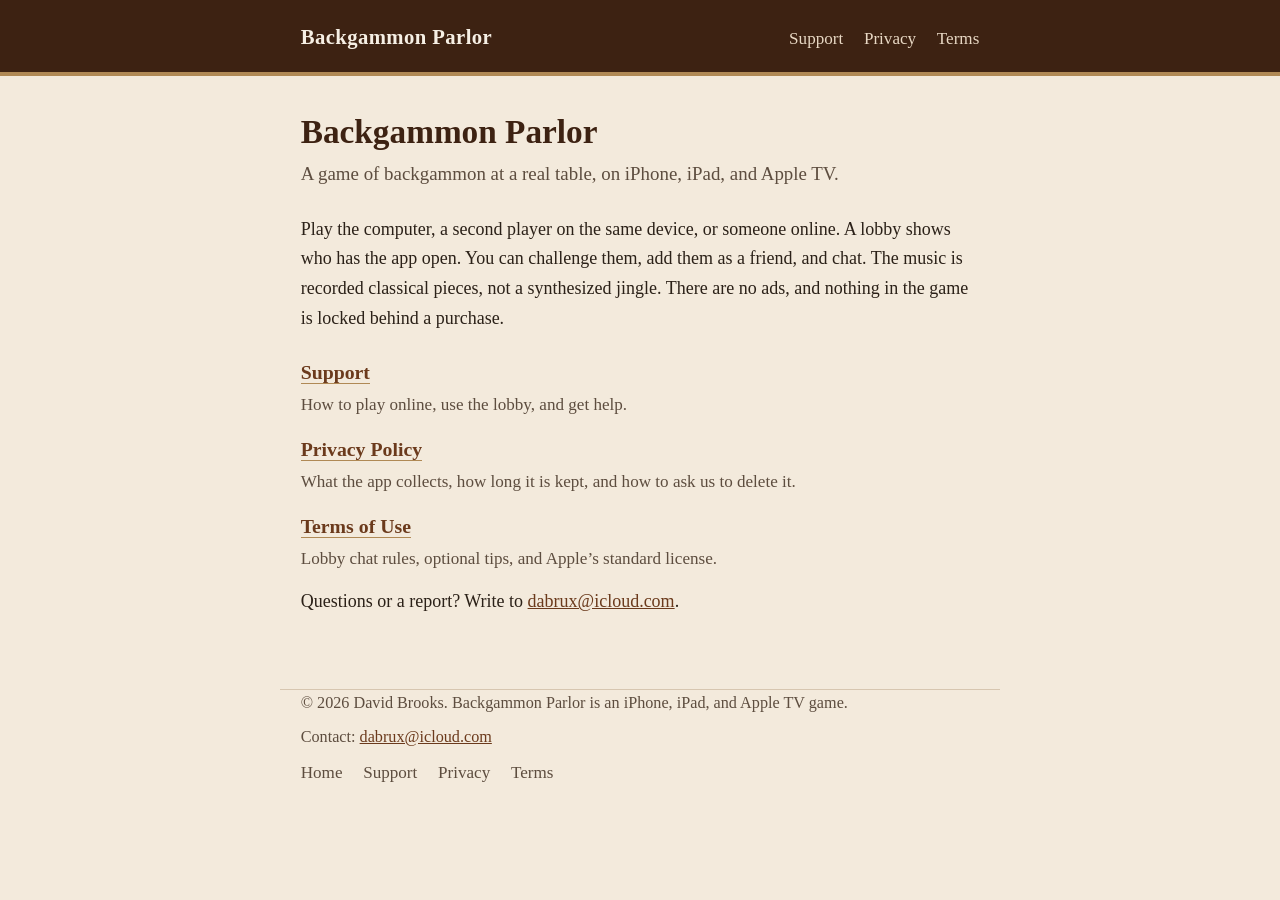
==== index.html @ c57c1973 "Backgammon Parlor support, privacy, terms pages" ====
<!DOCTYPE html>
<html lang="en">
<head>
  <meta charset="utf-8">
  <meta name="viewport" content="width=device-width, initial-scale=1">
  <title>Backgammon Parlor</title>
  <meta name="description" content="Support, privacy, and terms for Backgammon Parlor, a backgammon game for iPhone, iPad, and Apple TV.">
  <link rel="stylesheet" href="styles.css">
</head>
<body>
  <header>
    <div class="wrap">
      <p class="brand"><a href="index.html">Backgammon Parlor</a></p>
      <nav>
        <a href="support.html">Support</a>
        <a href="privacy.html">Privacy</a>
        <a href="terms.html">Terms</a>
      </nav>
    </div>
  </header>
  <main class="wrap">
    <h1>Backgammon Parlor</h1>
    <p class="lede">A game of backgammon at a real table, on iPhone, iPad, and Apple TV.</p>
    <p>Play the computer, a second player on the same device, or someone online. A lobby shows who has the app open. You can challenge them, add them as a friend, and chat. The music is recorded classical pieces, not a synthesized jingle. There are no ads, and nothing in the game is locked behind a purchase.</p>
    <ul class="links">
      <li><a href="support.html">Support</a><span>How to play online, use the lobby, and get help.</span></li>
      <li><a href="privacy.html">Privacy Policy</a><span>What the app collects, how long it is kept, and how to ask us to delete it.</span></li>
      <li><a href="terms.html">Terms of Use</a><span>Lobby chat rules, optional tips, and Apple’s standard license.</span></li>
    </ul>
    <p>Questions or a report? Write to <a href="mailto:dabrux@icloud.com">dabrux@icloud.com</a>.</p>
  </main>
  <footer class="wrap">
    <p>&copy; 2026 David Brooks. Backgammon Parlor is an iPhone, iPad, and Apple TV game.</p>
    <p>Contact: <a href="mailto:dabrux@icloud.com">dabrux@icloud.com</a></p>
    <nav>
      <a href="index.html">Home</a>
      <a href="support.html">Support</a>
      <a href="privacy.html">Privacy</a>
      <a href="terms.html">Terms</a>
    </nav>
  </footer>
</body>
</html>
---- styles.css ----
/* Backgammon Parlor — shared site styles. System fonts only; no trackers. */
:root {
  --bg: #f3eadc;
  --paper: #faf6ee;
  --ink: #2b2118;
  --muted: #5d4d3f;
  --wood: #5c341c;
  --wood-dark: #3d2212;
  --rule: #d7c6b0;
  --link: #6b3a1c;
  --link-hover: #8a4c26;
  --gold: #b08955;
}

* { box-sizing: border-box; }

html { font-size: 18px; }

body {
  margin: 0;
  color: var(--ink);
  background: var(--bg);
  font-family: "Iowan Old Style", Palatino, "Palatino Linotype", "Times New Roman", serif;
  line-height: 1.65;
}

.wrap {
  max-width: 40rem;
  margin: 0 auto;
  padding: 0 1.15rem 3rem;
}

header {
  background: var(--wood-dark);
  color: #f6efe4;
  border-bottom: 4px solid var(--gold);
  padding: 1.1rem 0 1rem;
  margin-bottom: 2rem;
}

header .wrap {
  padding-bottom: 0;
  display: flex;
  flex-wrap: wrap;
  align-items: baseline;
  justify-content: space-between;
  gap: 0.6rem 1.4rem;
}

.brand {
  margin: 0;
  font-size: 1.15rem;
  font-weight: 700;
  letter-spacing: 0.02em;
}

.brand a {
  color: #f6efe4;
  text-decoration: none;
}

.brand a:hover { color: #fff; }

nav {
  display: flex;
  flex-wrap: wrap;
  gap: 0.15rem 1.15rem;
}

nav a {
  color: #e8d8c4;
  text-decoration: none;
  font-size: 0.95rem;
}

nav a:hover,
nav a[aria-current="page"] {
  color: #fff;
  text-decoration: underline;
  text-underline-offset: 0.2em;
}

h1 {
  font-size: 1.85rem;
  line-height: 1.2;
  font-weight: 700;
  margin: 0 0 0.35rem;
  color: var(--wood-dark);
}

h2 {
  font-size: 1.2rem;
  line-height: 1.3;
  margin: 2rem 0 0.5rem;
  color: var(--wood);
  border-top: 1px solid var(--rule);
  padding-top: 1.35rem;
}

h3 {
  font-size: 1.05rem;
  line-height: 1.3;
  margin: 1.4rem 0 0.4rem;
  color: var(--wood-dark);
}

code {
  font-family: ui-monospace, Menlo, Consolas, monospace;
  font-size: 0.86em;
  word-break: break-all;
}

h1 + .lede,
h1 + p.meta {
  margin-top: 0.2rem;
}

.lede {
  font-size: 1.05rem;
  color: var(--muted);
  margin: 0 0 1.4rem;
}

.meta {
  color: var(--muted);
  font-size: 0.95rem;
  margin: 0 0 1.5rem;
}

p, ul, ol { margin: 0 0 1rem; }

ul, ol { padding-left: 1.25rem; }

li { margin: 0 0 0.4rem; }

a { color: var(--link); }

a:hover { color: var(--link-hover); }

.card {
  background: var(--paper);
  border: 1px solid var(--rule);
  border-radius: 8px;
  padding: 1rem 1.1rem 0.25rem;
  margin: 0 0 1.5rem;
}

.links {
  list-style: none;
  padding: 0;
  margin: 1.25rem 0 0;
}

.links li { margin: 0 0 0.75rem; }

.links a {
  font-size: 1.1rem;
  font-weight: 700;
  text-decoration: none;
  border-bottom: 1px solid var(--gold);
}

.links a:hover { border-bottom-color: var(--link-hover); }

.links span {
  display: block;
  font-weight: 400;
  font-size: 0.95rem;
  color: var(--muted);
  margin-top: 0.15rem;
}

footer {
  margin-top: 2.75rem;
  padding-top: 1.1rem;
  border-top: 1px solid var(--rule);
  color: var(--muted);
  font-size: 0.9rem;
}

footer p { margin: 0 0 0.4rem; }

footer nav { margin-top: 0.5rem; }

footer nav a { color: var(--muted); }

@media (max-width: 40rem) {
  html { font-size: 17px; }
  h1 { font-size: 1.65rem; }
}
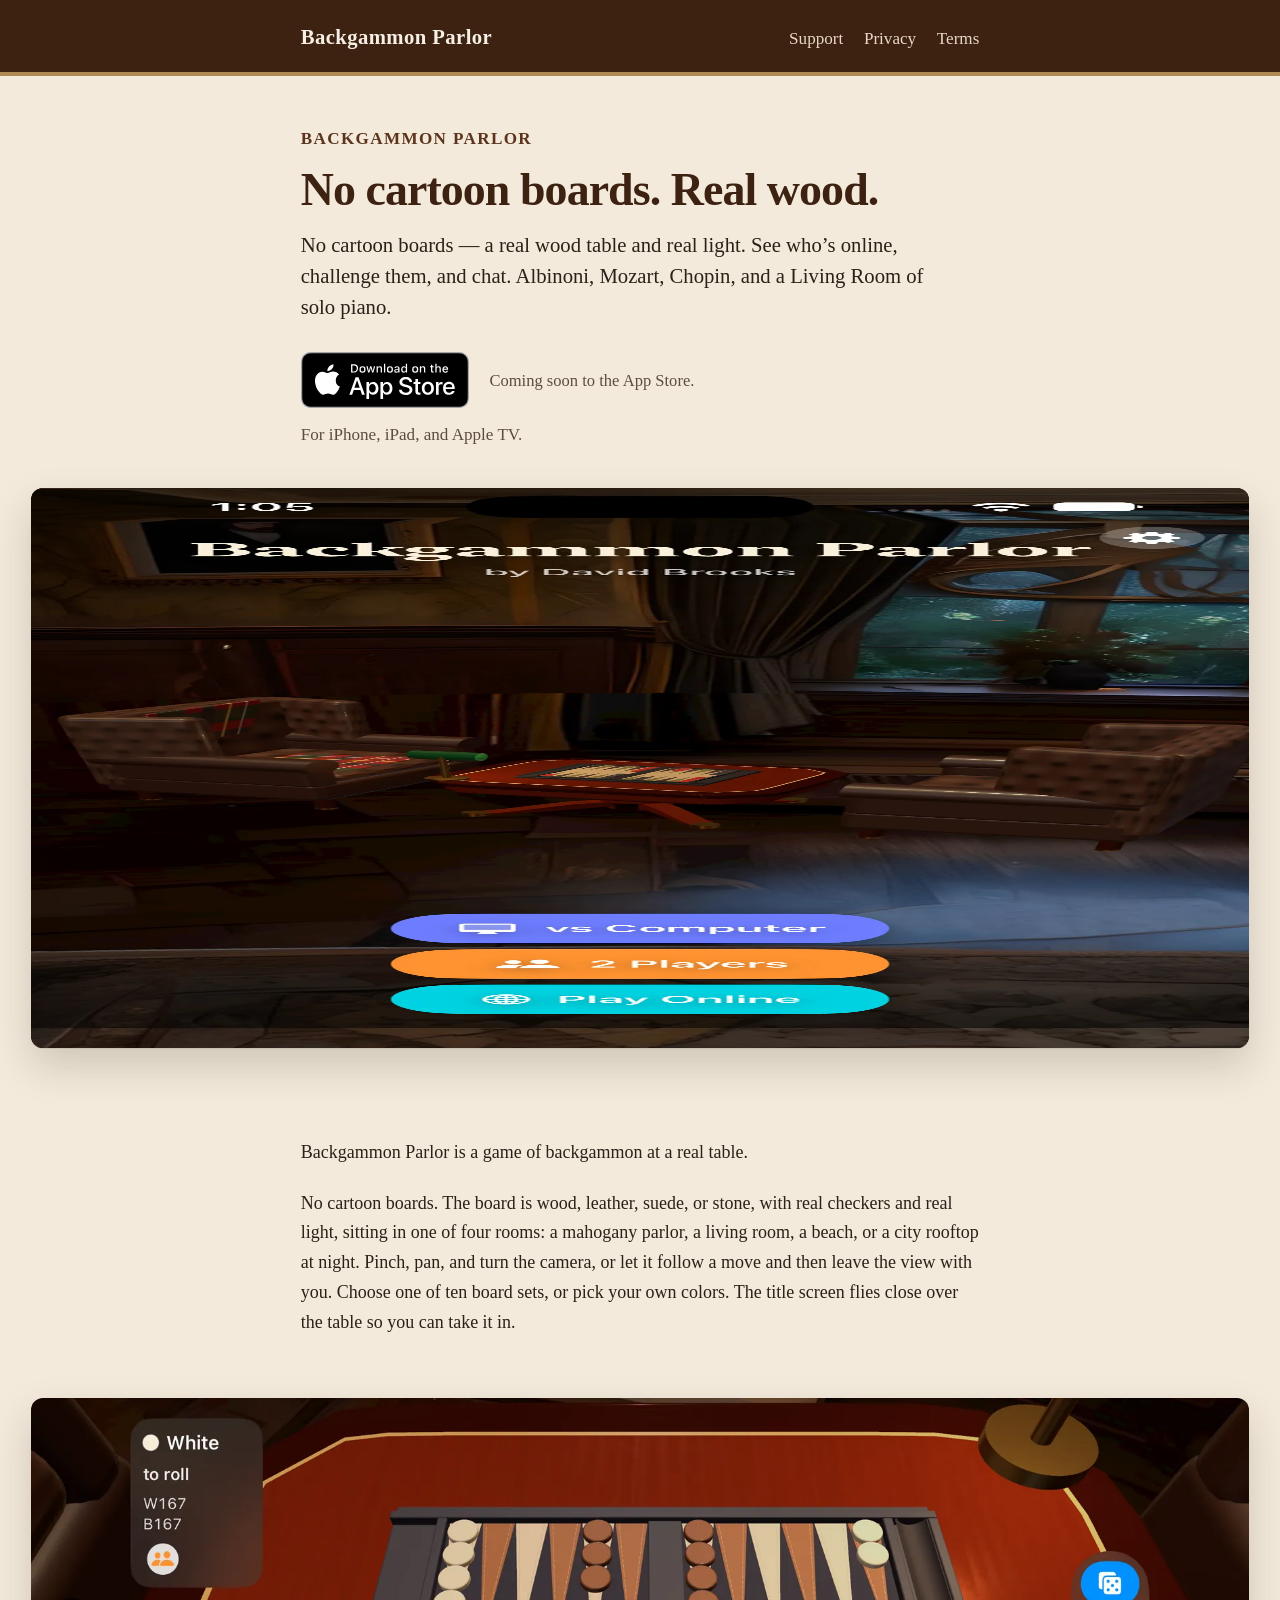
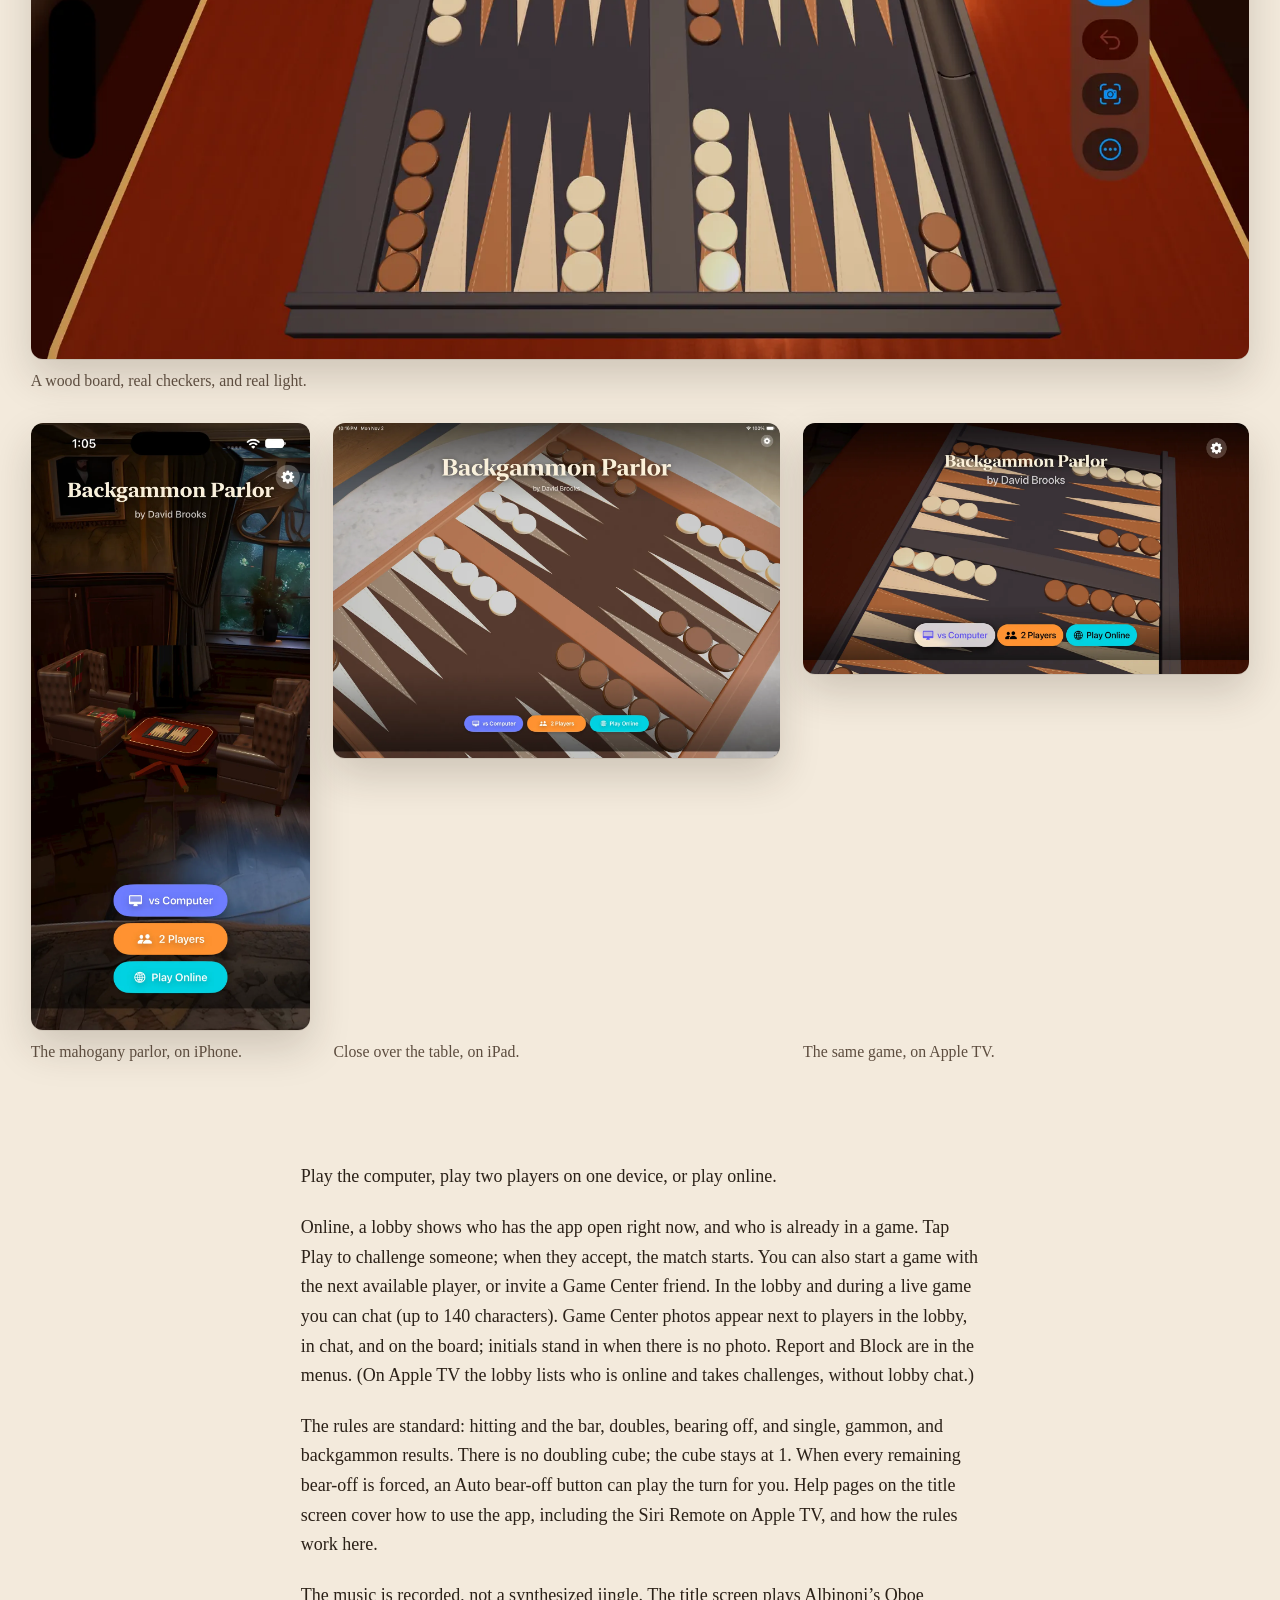
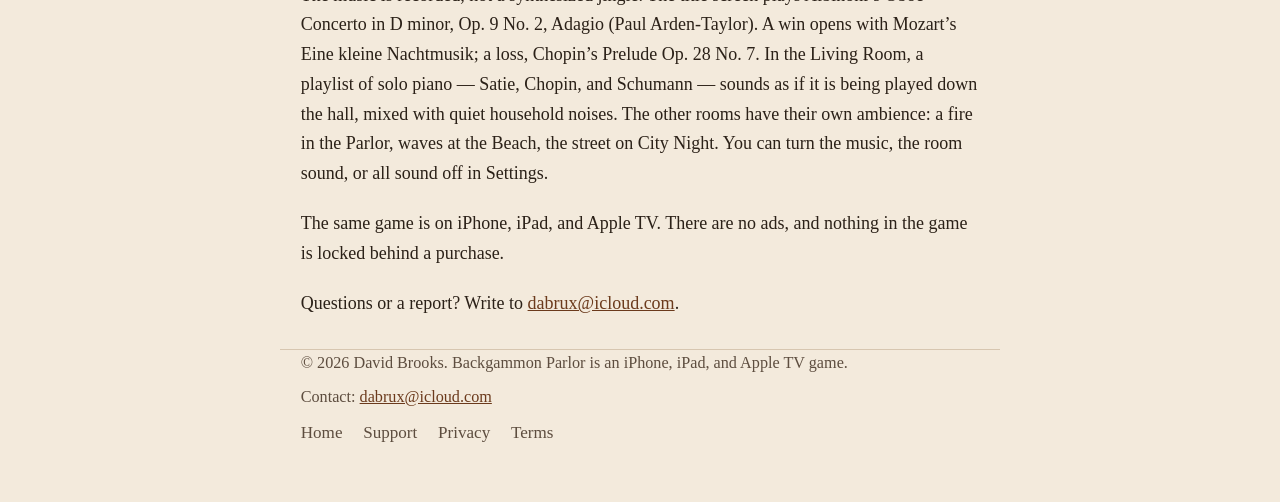
==== commit ef137691: "Add the Backgammon Parlor home page Replace the plain links index with a landing page using the App " ====
--- a/index.html
+++ b/index.html
@@ -3,11 +3,18 @@
 <head>
   <meta charset="utf-8">
   <meta name="viewport" content="width=device-width, initial-scale=1">
-  <title>Backgammon Parlor</title>
-  <meta name="description" content="Support, privacy, and terms for Backgammon Parlor, a backgammon game for iPhone, iPad, and Apple TV.">
+  <title>Backgammon Parlor — No cartoon boards. Real wood.</title>
+  <meta name="description" content="No cartoon boards — a real wood table and real light. See who’s online, challenge them, and chat. Albinoni, Mozart, Chopin, and a Living Room of solo piano. Coming soon to the App Store.">
+  <link rel="canonical" href="https://backgammonparlor.com/">
+  <meta property="og:type" content="website">
+  <meta property="og:url" content="https://backgammonparlor.com/">
+  <meta property="og:title" content="Backgammon Parlor — No cartoon boards. Real wood.">
+  <meta property="og:description" content="No cartoon boards — a real wood table and real light. See who’s online, challenge them, and chat. Albinoni, Mozart, Chopin, and a Living Room of solo piano.">
+  <meta property="og:image" content="https://backgammonparlor.com/images/hero-title-parlor-landscape.jpg">
+  <meta name="twitter:card" content="summary_large_image">
   <link rel="stylesheet" href="styles.css">
 </head>
-<body>
+<body class="home">
   <header>
     <div class="wrap">
       <p class="brand"><a href="index.html">Backgammon Parlor</a></p>
@@ -18,16 +25,78 @@
       </nav>
     </div>
   </header>
-  <main class="wrap">
-    <h1>Backgammon Parlor</h1>
-    <p class="lede">A game of backgammon at a real table, on iPhone, iPad, and Apple TV.</p>
-    <p>Play the computer, a second player on the same device, or someone online. A lobby shows who has the app open. You can challenge them, add them as a friend, and chat. The music is recorded classical pieces, not a synthesized jingle. There are no ads, and nothing in the game is locked behind a purchase.</p>
-    <ul class="links">
-      <li><a href="support.html">Support</a><span>How to play online, use the lobby, and get help.</span></li>
-      <li><a href="privacy.html">Privacy Policy</a><span>What the app collects, how long it is kept, and how to ask us to delete it.</span></li>
-      <li><a href="terms.html">Terms of Use</a><span>Lobby chat rules, optional tips, and Apple’s standard license.</span></li>
-    </ul>
-    <p>Questions or a report? Write to <a href="mailto:dabrux@icloud.com">dabrux@icloud.com</a>.</p>
+  <main>
+    <section class="hero">
+      <div class="wrap hero-copy">
+        <p class="eyebrow">Backgammon Parlor</p>
+        <h1>No cartoon boards. <span class="second">Real wood.</span></h1>
+        <p class="lede promo">No cartoon boards — a real wood table and real light. See who’s online, challenge them, and chat. Albinoni, Mozart, Chopin, and a Living Room of solo piano.</p>
+        <div class="store">
+          <a href="https://apps.apple.com/app/id6829092234">
+            <img src="images/download-on-the-app-store-black.svg" width="168" height="56" alt="Download on the App Store">
+          </a>
+          <p class="coming-soon">Coming soon to the App Store.</p>
+        </div>
+        <p class="platforms">For iPhone, iPad, and Apple TV.</p>
+      </div>
+      <div class="hero-shot wrap-wide">
+        <picture>
+          <source type="image/webp" media="(max-width: 40rem)" srcset="images/title-parlor-iphone.webp">
+          <source media="(max-width: 40rem)" srcset="images/title-parlor-iphone.jpg">
+          <source type="image/webp" srcset="images/hero-title-parlor-landscape.webp">
+          <img src="images/hero-title-parlor-landscape.jpg" width="1800" height="828" alt="The title screen of Backgammon Parlor, looking into a mahogany parlor with two leather chairs, a wood table, and a backgammon board.">
+        </picture>
+      </div>
+    </section>
+
+    <section class="copy wrap">
+      <p>Backgammon Parlor is a game of backgammon at a real table.</p>
+      <p>No cartoon boards. The board is wood, leather, suede, or stone, with real checkers and real light, sitting in one of four rooms: a mahogany parlor, a living room, a beach, or a city rooftop at night. Pinch, pan, and turn the camera, or let it follow a move and then leave the view with you. Choose one of ten board sets, or pick your own colors. The title screen flies close over the table so you can take it in.</p>
+    </section>
+
+    <section class="gallery-block">
+      <div class="wrap-wide">
+        <div class="gallery">
+          <figure class="wide">
+            <picture>
+              <source type="image/webp" srcset="images/game-parlor-board.webp">
+              <img src="images/game-parlor-board.jpg" width="1800" height="828" alt="A close view of a wood backgammon board with real checkers on a mahogany table, during a game.">
+            </picture>
+            <figcaption>A wood board, real checkers, and real light.</figcaption>
+          </figure>
+          <figure class="phone">
+            <picture>
+              <source type="image/webp" srcset="images/title-parlor-iphone.webp">
+              <img src="images/title-parlor-iphone.jpg" width="1000" height="2173" alt="Backgammon Parlor on iPhone, showing the mahogany parlor from above, with a window, two chairs, and the board on the table.">
+            </picture>
+            <figcaption>The mahogany parlor, on iPhone.</figcaption>
+          </figure>
+          <figure>
+            <picture>
+              <source type="image/webp" srcset="images/title-board-ipad.webp">
+              <img src="images/title-board-ipad.jpg" width="1600" height="1199" alt="The title screen on iPad, close over a wood backgammon board with cream and brown checkers.">
+            </picture>
+            <figcaption>Close over the table, on iPad.</figcaption>
+          </figure>
+          <figure>
+            <picture>
+              <source type="image/webp" srcset="images/title-board-tv.webp">
+              <img src="images/title-board-tv.jpg" width="1600" height="900" alt="Backgammon Parlor on Apple TV, with the title over a close view of the board.">
+            </picture>
+            <figcaption>The same game, on Apple TV.</figcaption>
+          </figure>
+        </div>
+      </div>
+    </section>
+
+    <section class="copy wrap">
+      <p>Play the computer, play two players on one device, or play online.</p>
+      <p>Online, a lobby shows who has the app open right now, and who is already in a game. Tap Play to challenge someone; when they accept, the match starts. You can also start a game with the next available player, or invite a Game Center friend. In the lobby and during a live game you can chat (up to 140 characters). Game Center photos appear next to players in the lobby, in chat, and on the board; initials stand in when there is no photo. Report and Block are in the menus. (On Apple TV the lobby lists who is online and takes challenges, without lobby chat.)</p>
+      <p>The rules are standard: hitting and the bar, doubles, bearing off, and single, gammon, and backgammon results. There is no doubling cube; the cube stays at 1. When every remaining bear-off is forced, an Auto bear-off button can play the turn for you. Help pages on the title screen cover how to use the app, including the Siri Remote on Apple TV, and how the rules work here.</p>
+      <p>The music is recorded, not a synthesized jingle. The title screen plays Albinoni’s Oboe Concerto in D minor, Op. 9 No. 2, Adagio (Paul Arden-Taylor). A win opens with Mozart’s Eine kleine Nachtmusik; a loss, Chopin’s Prelude Op. 28 No. 7. In the Living Room, a playlist of solo piano — Satie, Chopin, and Schumann — sounds as if it is being played down the hall, mixed with quiet household noises. The other rooms have their own ambience: a fire in the Parlor, waves at the Beach, the street on City Night. You can turn the music, the room sound, or all sound off in Settings.</p>
+      <p>The same game is on iPhone, iPad, and Apple TV. There are no ads, and nothing in the game is locked behind a purchase.</p>
+      <p class="contact-line">Questions or a report? Write to <a href="mailto:dabrux@icloud.com">dabrux@icloud.com</a>.</p>
+    </section>
   </main>
   <footer class="wrap">
     <p>&copy; 2026 David Brooks. Backgammon Parlor is an iPhone, iPad, and Apple TV game.</p>
--- a/styles.css
+++ b/styles.css
@@ -188,3 +188,159 @@
   html { font-size: 17px; }
   h1 { font-size: 1.65rem; }
 }
+
+/* Home page */
+.wrap-wide {
+  max-width: 70rem;
+  margin: 0 auto;
+  padding: 0 1.15rem;
+}
+
+body.home header { margin-bottom: 0; }
+
+.hero {
+  padding: 2.75rem 0 1.75rem;
+}
+
+.hero-copy { padding-bottom: 2.15rem; }
+
+.eyebrow {
+  margin: 0 0 0.55rem;
+  font-size: 0.95rem;
+  font-weight: 700;
+  letter-spacing: 0.08em;
+  text-transform: uppercase;
+  color: var(--wood);
+}
+
+.hero h1 {
+  font-size: 2.55rem;
+  line-height: 1.12;
+  margin: 0 0 0.85rem;
+  letter-spacing: -0.02em;
+}
+
+.hero h1 .second { white-space: nowrap; }
+
+.hero .promo {
+  font-size: 1.15rem;
+  line-height: 1.5;
+  color: var(--ink);
+  max-width: 36rem;
+  margin: 0 0 1.6rem;
+}
+
+.store {
+  display: flex;
+  flex-wrap: wrap;
+  align-items: center;
+  gap: 0.85rem 1.15rem;
+  margin: 0 0 0.7rem;
+}
+
+.store a {
+  display: inline-block;
+  line-height: 0;
+  /* Apple clear-space: about a quarter of the badge height */
+  padding: 10px;
+  margin: -10px;
+}
+
+.store img {
+  display: block;
+  width: 168px;
+  height: auto;
+}
+
+.coming-soon {
+  margin: 0;
+  font-size: 0.92rem;
+  color: var(--muted);
+}
+
+.platforms {
+  margin: 0;
+  font-size: 0.95rem;
+  color: var(--muted);
+}
+
+.hero-shot {
+  padding-bottom: 0.5rem;
+}
+
+.hero-shot img {
+  aspect-ratio: 1800 / 828;
+}
+
+.hero-shot img,
+.gallery img {
+  display: block;
+  width: 100%;
+  height: auto;
+  border-radius: 12px;
+  box-shadow: 0 18px 40px rgba(43, 33, 24, 0.18), 0 1px 0 rgba(43, 33, 24, 0.08);
+  background: #1a100b;
+}
+
+.copy {
+  padding-top: 2.75rem;
+  padding-bottom: 0.5rem;
+}
+
+.copy p { margin: 0 0 1.15rem; }
+
+.gallery-block {
+  padding: 1.75rem 0 2.75rem;
+}
+
+.gallery {
+  display: grid;
+  grid-template-columns: 1fr;
+  gap: 1.5rem;
+  margin: 0;
+  padding: 0;
+}
+
+.gallery figure {
+  margin: 0;
+  min-width: 0;
+  min-height: 0;
+}
+
+.gallery figcaption {
+  margin: 0.6rem 0 0;
+  font-size: 0.88rem;
+  color: var(--muted);
+  line-height: 1.4;
+}
+
+.contact-line { margin-top: 2rem; }
+
+@media (max-width: 40rem) {
+  .hero { padding-top: 1.85rem; }
+  .hero h1 { font-size: 1.85rem; }
+  .hero .promo { font-size: 1.05rem; }
+  .hero-shot img { aspect-ratio: 1000 / 2173; }
+  .gallery .phone { display: none; }
+  .store img { width: 150px; }
+}
+
+@media (min-width: 64rem) {
+  .gallery {
+    grid-template-columns: 0.72fr 1.15fr 1.15fr;
+    gap: 1.35rem 1.3rem;
+    align-items: stretch;
+  }
+  .gallery figure {
+    display: flex;
+    flex-direction: column;
+  }
+  .gallery figcaption {
+    margin-top: auto;
+    padding-top: 0.6rem;
+  }
+  .gallery .wide {
+    grid-column: 1 / -1;
+    margin-bottom: 0.4rem;
+  }
+}
